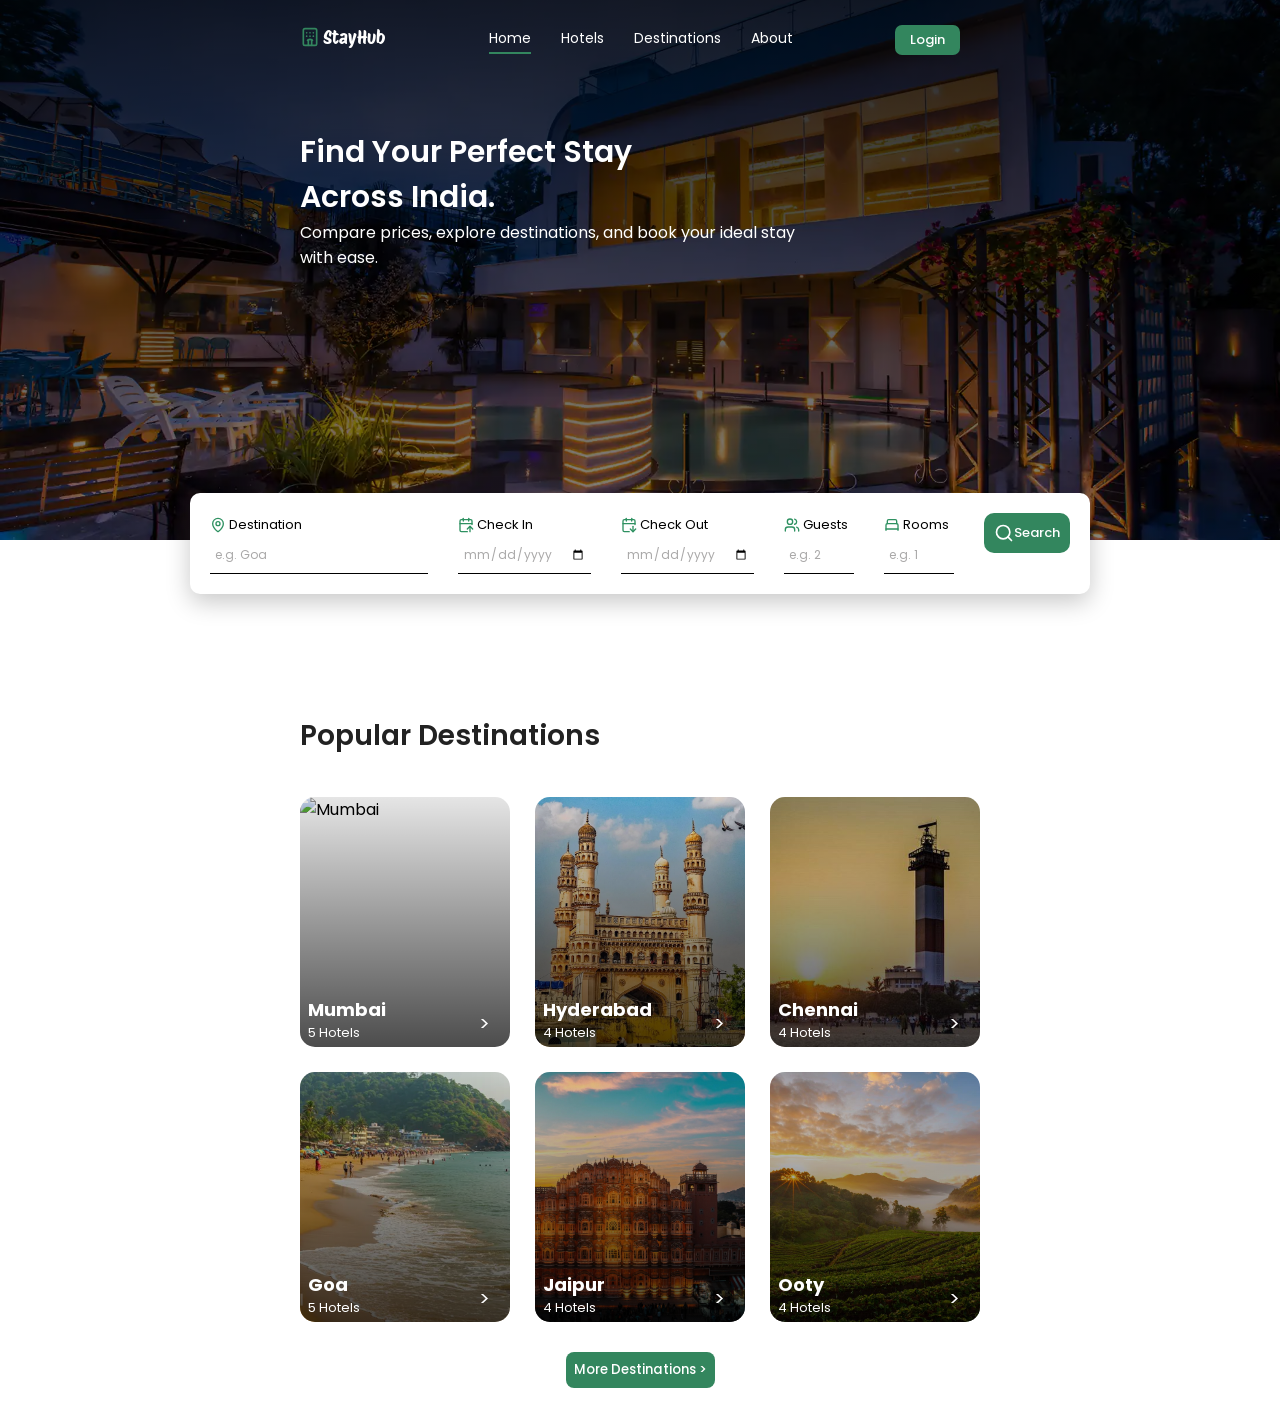
==== index.html @ 40648fc5 "Add files via upload" ====
<!DOCTYPE html>
<html lang="en">
<head>
    <meta charset="UTF-8">
    <meta name="viewport" content="width=device-width, initial-scale=1.0">
    <link rel="stylesheet" href="cssfiles/styles.css">
    <link rel="preconnect" href="https://fonts.googleapis.com">
    <link rel="preconnect" href="https://fonts.gstatic.com" crossorigin>
    <link href="https://fonts.googleapis.com/css2?family=Poppins:ital,wght@0,100;0,200;0,300;0,400;0,500;0,600;0,700;0,800;0,900;1,100;1,200;1,300;1,400;1,500;1,600;1,700;1,800;1,900&family=Protest+Riot&display=swap" rel="stylesheet">
    <title>Hotel Booking Website</title>
</head>
<body>
    <section id="home">
    <nav class="navbar">
        <div class="nav-container">
            <div class="nav-logo">
                <svg xmlns="http://www.w3.org/2000/svg" width="24" height="24" viewBox="0 0 24 24" fill="none" stroke="currentColor" stroke-width="2" stroke-linecap="round" stroke-linejoin="round" class="lucide lucide-hotel-icon lucide-hotel"><path d="M10 22v-6.57"/><path d="M12 11h.01"/><path d="M12 7h.01"/><path d="M14 15.43V22"/><path d="M15 16a5 5 0 0 0-6 0"/><path d="M16 11h.01"/><path d="M16 7h.01"/><path d="M8 11h.01"/><path d="M8 7h.01"/><rect x="4" y="2" width="16" height="20" rx="2"/></svg>
                StayHub
            </div>
        </div>
        <div class="nav-toggle">
            <div class="hamburger">
                <svg id="hambar" xmlns="http://www.w3.org/2000/svg" width="24" height="24" viewBox="0 0 24 24" fill="none" stroke="currentColor" stroke-width="2" stroke-linecap="round" stroke-linejoin="round" class="lucide lucide-menu-icon lucide-menu"><path d="M4 5h16"/><path d="M4 12h16"/><path d="M4 19h16"/></svg>
            </div>
        </div>
        <ul class="nav-menu">
            <div class="menu-close">
                <svg id="close" xmlns="http://www.w3.org/2000/svg" width="24" height="24" viewBox="0 0 24 24" fill="none" stroke="currentColor" stroke-width="2" stroke-linecap="round" stroke-linejoin="round" class="lucide lucide-x-icon lucide-x"><path d="M18 6 6 18"/><path d="m6 6 12 12"/></svg>
            </div>
            <li class="menu-item"><a href="#home" class="active">Home</a></li>
            <li class="menu-item"><a href="hotels.html">Hotels</a></li>
            <li class="menu-item"><a href="#destinations">Destinations</a></li>
            <li class="menu-item" id="bookings-link" style="display: none;">
        <a href="#">My Bookings</a>
    </li>
            <li class="menu-item"><a href="#about">About</a></li>
            <li id="loginbtn" class="menu-item"><a href="#">Login</a></li>
        </ul>

        <a href="#" class="loginout">Login</a>
    </nav>
    <div class="home-content">
        <div class="home-text">
            <p class="mainline"> Find Your Perfect Stay <br>Across India.</p>
            <p class="subline">Compare prices, explore destinations, and book your ideal stay with ease.</p>
        </div>
    </div>

    <div class="search-container">
        <form class="searchcontent">
                        <div class="searchfield dest-field">
                            <label><svg xmlns="http://www.w3.org/2000/svg" width="24" height="24" viewBox="0 0 24 24" fill="none" stroke="currentColor" stroke-width="2" stroke-linecap="round" stroke-linejoin="round" class="lucide lucide-map-pin-icon lucide-map-pin"><path d="M20 10c0 4.993-5.539 10.193-7.399 11.799a1 1 0 0 1-1.202 0C9.539 20.193 4 14.993 4 10a8 8 0 0 1 16 0"/><circle cx="12" cy="10" r="3"/></svg>
                            Destination</label>
                            <input id="destsearch" type="text" placeholder="e.g. Goa" autocomplete="off" required>
                            <div id="suggestions"></div>
                        </div>
                        <div class="searchfield checkinfield">
                            <label><svg xmlns="http://www.w3.org/2000/svg" width="24" height="24" viewBox="0 0 24 24" fill="none" stroke="currentColor" stroke-width="2" stroke-linecap="round" stroke-linejoin="round" class="lucide lucide-calendar-arrow-up-icon lucide-calendar-arrow-up"><path d="m14 18 4-4 4 4"/><path d="M16 2v4"/><path d="M18 22v-8"/><path d="M21 11.343V6a2 2 0 0 0-2-2H5a2 2 0 0 0-2 2v14a2 2 0 0 0 2 2h9"/><path d="M3 10h18"/><path d="M8 2v4"/></svg>
                            Check In</label>
                            <input id="checkin" type="date" required oninvalid="this.setCustomValidity('Please select a check-in date')"
    oninput="this.setCustomValidity('')">
                        </div>
                        <div class="searchfield checkoutfield">
                            <label><svg xmlns="http://www.w3.org/2000/svg" width="24" height="24" viewBox="0 0 24 24" fill="none" stroke="currentColor" stroke-width="2" stroke-linecap="round" stroke-linejoin="round" class="lucide lucide-calendar-arrow-down-icon lucide-calendar-arrow-down"><path d="m14 18 4 4 4-4"/><path d="M16 2v4"/><path d="M18 14v8"/><path d="M21 11.354V6a2 2 0 0 0-2-2H5a2 2 0 0 0-2 2v14a2 2 0 0 0 2 2h7.343"/><path d="M3 10h18"/><path d="M8 2v4"/></svg>
                            Check Out</label>
                            <input id="checkout" type="date" required oninvalid="this.setCustomValidity('Please select a check-in date')"
    oninput="this.setCustomValidity('')">
                        </div>
                        <div class="searchfield">
                            <label><svg xmlns="http://www.w3.org/2000/svg" width="24" height="24" viewBox="0 0 24 24" fill="none" stroke="currentColor" stroke-width="2" stroke-linecap="round" stroke-linejoin="round" class="lucide lucide-users-icon lucide-users"><path d="M16 21v-2a4 4 0 0 0-4-4H6a4 4 0 0 0-4 4v2"/><path d="M16 3.128a4 4 0 0 1 0 7.744"/><path d="M22 21v-2a4 4 0 0 0-3-3.87"/><circle cx="9" cy="7" r="4"/></svg>
                            Guests</label>
                            <input type="number" id="guests" min="1" placeholder="e.g. 2" required oninvalid="this.setCustomValidity('Please select a check-in date')"
    oninput="this.setCustomValidity('')">
                        </div>
                        <div class="searchfield">
                            <label><svg xmlns="http://www.w3.org/2000/svg" width="24" height="24" viewBox="0 0 24 24" fill="none" stroke="currentColor" stroke-width="2" stroke-linecap="round" stroke-linejoin="round" class="lucide lucide-bed-single-icon lucide-bed-single"><path d="M3 20v-8a2 2 0 0 1 2-2h14a2 2 0 0 1 2 2v8"/><path d="M5 10V6a2 2 0 0 1 2-2h10a2 2 0 0 1 2 2v4"/><path d="M3 18h18"/></svg>
                            Rooms</label>
                            <input type="number" id="rooms" min="1" placeholder="e.g. 1" required oninvalid="this.setCustomValidity('Please select a check-in date')"
    oninput="this.setCustomValidity('')">
                        </div>
                        <button src="#" type="submit" id="searchroomsbtn">
                            <svg xmlns="http://www.w3.org/2000/svg" width="24" height="24" viewBox="0 0 24 24" fill="none" stroke="currentColor" stroke-width="2" stroke-linecap="round" stroke-linejoin="round" class="lucide lucide-search-icon lucide-search"><path d="m21 21-4.34-4.34"/><circle cx="11" cy="11" r="8"/></svg>
                            Search
                        </button>
                    </form>
    </section>

    <section id="destinations">
        <div class="desthead">
            <P>Popular Destinations</P>
        </div>
        <div class="dest-container">
            <div class="destcard">
                <img class="destimg" src="assets/mumbaidest.jpg" alt="Mumbai">
                <div class="dest-overlay">
                    <h3>Mumbai</h3>
                    <p>5 Hotels</p>
                </div>
                <span class="viewhotelsidf">></span>
            </div>
            <div class="destcard">
                <img class="destimg" src="assets/hyderabaddest.webp" alt="Hyderabad">
                <div class="dest-overlay">
                    <h3>Hyderabad</h3>
                    <p>4 Hotels</p>
                </div>
                <span class="viewhotelsidf">></span>
            </div>
            <div class="destcard">
                <img class="destimg" src="assets/chennaidest3.jfif" alt="Chennai">
                <div class="dest-overlay">
                    <h3>Chennai</h3>
                    <p>4 Hotels</p>
                </div>
                <span class="viewhotelsidf">></span>
            </div>
            <div class="destcard">
                <img class="destimg" src="assets/goadest.webp" alt="Goa">
                <div class="dest-overlay">
                    <h3>Goa</h3>
                    <p>5 Hotels</p>
                </div>
                <span class="viewhotelsidf">></span>
            </div>
            <div class="destcard">
                <img class="destimg" src="assets/jaipurdest.jfif" alt="Jaipur">
                <div class="dest-overlay">
                    <h3>Jaipur</h3>
                    <p>4 Hotels</p>
                </div>
                <span class="viewhotelsidf">></span>
            </div>
            <div class="destcard">
                <img class="destimg" src="assets/ootydest2.jfif" alt="Ooty">
                <div class="dest-overlay">
                    <h3>Ooty</h3>
                    <p>4 Hotels</p>
                </div>
                <span class="viewhotelsidf">></span>
            </div>
            <div class="destcard">
                <img class="destimg" src="assets/udaipurdest.webp" alt="Udaipur">
                <div class="dest-overlay">
                    <h3>Udaipur</h3>
                    <p>4 Hotels</p>
                </div>
                <span class="viewhotelsidf">></span>
            </div>
            <div class="destcard">
                <img class="destimg" src="assets/pondicherrydest.webp" alt="Pondicherry">
                <div class="dest-overlay">
                    <h3>Pondicherry</h3>
                    <p>4 Hotels</p>
                </div>
                <span class="viewhotelsidf">></span>
            </div>
            <div class="destcard">
                <img class="destimg" src="assets/manalidest.avif" alt="Manali">
                <div class="dest-overlay">
                    <h3>Manali</h3>
                    <p>4 Hotels</p>
                </div>
                <span class="viewhotelsidf">></span>
            </div>
            <div class="destcard">
                <img class="destimg" src="assets/darjeelingdest.webp" alt="Darjeeling">
                <div class="dest-overlay">
                    <h3>Darjeeling</h3>
                    <p>4 Hotels</p>
                </div>
                <span class="viewhotelsidf">></span>
            </div>
            <div class="destcard">
                <img class="destimg" src="assets/coorgdest.jpg" alt="Coorg">
                <div class="dest-overlay">
                    <h3>Coorg</h3>
                    <p>4 Hotels</p>
                </div>
                <span class="viewhotelsidf">></span>
            </div>
        </div>  
        <div class="viewmoredestbtn">
            <button id="moredest">More Destinations ></button>
        </div>
        
    </section>

    <section id="hotels">
        
    </section>


    <script src="jsfiles/script.js"></script>
</body>
</html>
---- cssfiles/styles.css ----
*{
    margin: 0;
    padding: 0;
    font-family: 'poppins', sans-serif;
    box-sizing: border-box;
}
html, body{
    margin:0;
    padding: 0;
    overflow-x: hidden;
}

#home{
    background-image: linear-gradient(
        rgb(0,0,0,0.85),
        rgba(0,0,0,0.45)
    ),
    url(../assets/homehotel.webp);
    width: 100%;
    height:60vh;
    background-repeat: no-repeat;
    background-size: cover;
    background-position: center;
    padding: 25px 70px;
    position: relative;
}

.navbar{
    display: flex;
    justify-content: space-between;
    width: 100%;
    align-items: flex-start;
    padding-bottom: 25px;
}


@media(min-width: 1200px){
    
    #home, #destinations{
        padding: 25px 300px !important;
    }
    .search-container{
        gap: 20px;
        width:950px;
    }
}
.nav-menu{
    display: flex;
    justify-content: space-between;
    margin-left: auto;
    margin-right: auto;
    gap: 30px;
    list-style-type: none;
    position: relative;
}

.nav-menu a.active{
    border-bottom: 2px solid #33865E;
    padding-bottom: 4px;
}

.nav-menu a{
    text-decoration: none;
    color: white;
    font-size: 14px;
}
#loginbtn{
    display: none;
}

.loginout{
    color: white;
    text-decoration: none;
    font-size: 13px;
    margin-right: 20px;
    padding: 5px 15px;
    background: #33865E;
    border-radius: 7px;
    font-weight: 500;
}
.menu-close{
    display: none;
}
.nav-logo{
    color: white;
    font-family: 'protest riot', 'poppins', sans-serif;
    display: flex;
    font-size: 18px;
    align-items: center;
    gap: 3px;
}

.nav-logo svg{
    width: 20px;
    display: block;
    color: #33865E;
}

.nav-container{
    display: flex;
}

.nav-toggle{
    display: none;
}

.home-content{
    display: flex;
    align-items: center;
    margin-top: 50px;
    max-width: 500px;
}

.mainline{
    color: white;
    font-weight: 600;
        font-size: 30px;
}
.subline{
    font-size: 16px;
    color: white;
}

.search-container{
    position: absolute;
    display: flex;
    bottom: -10%;
    left: 50%;
    transform: translateX(-50%);
    background: white;
    box-shadow: 0px 8px 25px rgba(0, 0, 0, 0.22);
    border-radius: 10px;
    width: 100%;
    max-width: 900px;
    margin: 0 auto;
}

.searchfield{
    font-size: 13px;
}

.searchfield input{
    border: none;
    border-bottom: 1px solid black;
    padding: 8px 5px;
    outline: none;
}

.searchfield input::placeholder, input[type="date"]{
    font-size: 12px;
    color: #aaa9a9;
    
}

input[type="date"]:valid{
    color: black;
}

.searchfield label{
    display: flex;
    align-items: center;
    gap: 3px;
}

.searchfield svg{
    width: 16px;
    color: #2e9161;
}

#searchroomsbtn{
    display: flex;
    justify-content: center;
    align-items: center;
    border-radius: 10px;
    height: 40px;
    padding: 0 10px;
    font-size: 13px;
    border: none;
    background-color: #33865E;
    color: white;
    font-weight: 500;
    transition: all 0.3s ease;
}

#searchroomsbtn:hover{
    transform: translateY(-2px);
}

#searchroomsbtn:active{
    transform: translateY(3px);
}

#searchroomsbtn svg{
    width:20px;
}

.searchcontent{
    display: flex;
    padding: 20px 20px;
    gap: 30px;
}

#destsearch, #checkin, #checkout{
    width: 100%;
}

#guests, #rooms{
    width: 70px;
}

#destinations{
    margin-top: 150px;
    padding: 25px 70px;
}

.dest-field{
    position: relative;
}
#suggestions{
    position: absolute;
    top: 100%;
    left:0;
    width: 100%;
    background: white;
    border-radius: 10px;
    box-shadow: 0 4px 10px rgba(0,0,0,0.1);
    z-index: 10;
}

.suggestion-item{
    padding: 10px;
    cursor: pointer;
    font-size: 13px;
}

.suggestion-item:hover{
    background: #f2f2f2;
}

.desthead{
    font-size: 28px;
    font-weight: 600;
    color: #222;
}

.dest-container{
    margin-top: 40px;
    display: grid;
    grid-template-columns: repeat(3, 1fr);
    gap: 25px;
}

.destcard{
    position: relative;
    overflow: hidden;
    border-radius: 15px;
    cursor: pointer;
    transition: all 0.3s ease;
}

.dest-overlay{
    position: absolute;
    bottom: 4px;
    left: 8px;
    z-index: 2;
    color: white;
}

.dest-overlay h3{
    font-size: 18px;
}
.dest-overlay p{
    font-size: 13px;
}

.viewhotelsidf{
    position: absolute;
    left: 85%;
    color: white;
    bottom: 8px;
    z-index: 2;
    font-size: 20px;
}

.destcard:hover{
    transform: translateY(-2px);
}

.destcard::after{
    position: absolute;
    content: "";
    inset: 0;
    background: linear-gradient(
        to top,
        rgba(0,0,0,0.7),
        rgba(0,0,0,0.1)
    );
    transition: background 0.5s ease;
}

.viewhotelsidf{
    display: inline-block;
    transition: transform 0.3s ease;
}

.destcard:hover .viewhotelsidf{
    transform: translateX(5px);
}


.destimg{
    width: 100%;
    height: 250px;
    object-fit: cover;
    display: block;
}

.destcard:hover .destimg{
    transform: scale(1.06);
    transition: transform 0.6s ease;
}

.destcard:hover::after{
    background: linear-gradient(
        to bottom,
        rgba(89, 87, 87, 0.5),
        rgb(0,0,0,0.85)
    );
}

.viewmoredestbtn{
    display: flex;
    justify-content: center;
    margin-top: 30px;
}

#moredest{
    padding: 8px;
    border-radius: 8px;
    border: none;
    background: #33865E;
    color: white;
    font-weight: 500;
    cursor: pointer;
    transition: all 0.3s ease;
}

#moredest:hover{
    transform: translateY(-3px);
    background: #2b7350;
}
#moredest:active{
    transform: translateY(2px);
}

@media (max-width: 550px){
    .dest-container{
        grid-template-columns: 1fr !important;
        align-items: center;
    }

}


@media (max-width: 768px){


.dest-container{
    grid-template-columns: repeat(2, 1fr);
}

#destinations{
    margin-top: 260px;
    padding: 25px 70px
}

.navbar{
    display: flex;
    width: 100%;
    justify-content: space-between;
    padding: 0;
    align-items: center;
}

.searchcontent{
    display: grid;
    grid-template-columns: 1fr 1fr;
    gap: 15px;
    margin :0 auto;
    max-width: 300px;
}
.search-container{
    max-width: 400px;
    bottom: -50%;
}


#searchroomsbtn{
    grid-column: 1 / -1;
    width: 100%;
}
.dest-field{
    grid-column: 1 / -1;
}
#guests, #rooms{
    width: 100%;
}

#loginbtn{
    display: block;
}

.loginout{
    display: none;
}

.nav-toggle{
    display: block;
    color: white;
    cursor: pointer;
}
.hamburger{
    display: flex ;
    margin-left: auto;
}
.nav-menu{
    position:fixed;
    width: 100%;
    height: 300px;
    opacity: 0;
    background: white;
    pointer-events:none;
    transform:translateY(-30px);
    left: 0;
    top: 0;
    display: flex;
    flex-direction: column;
    justify-content: center;
    align-items: center;
}

.menu-item a{
    color: #222;
    font-size: 15px;
    font-weight: 500;
}

#loginbtn a{
    color: #33865E;
}

.nav-menu.active{
    opacity: 0.95;
    pointer-events: auto;
    transform: translateY(0);
}

.menu-close{
    display: block;
    cursor: pointer;
    color: black;
    position: absolute;
    top: 25px;
    right: 70px;
}



}
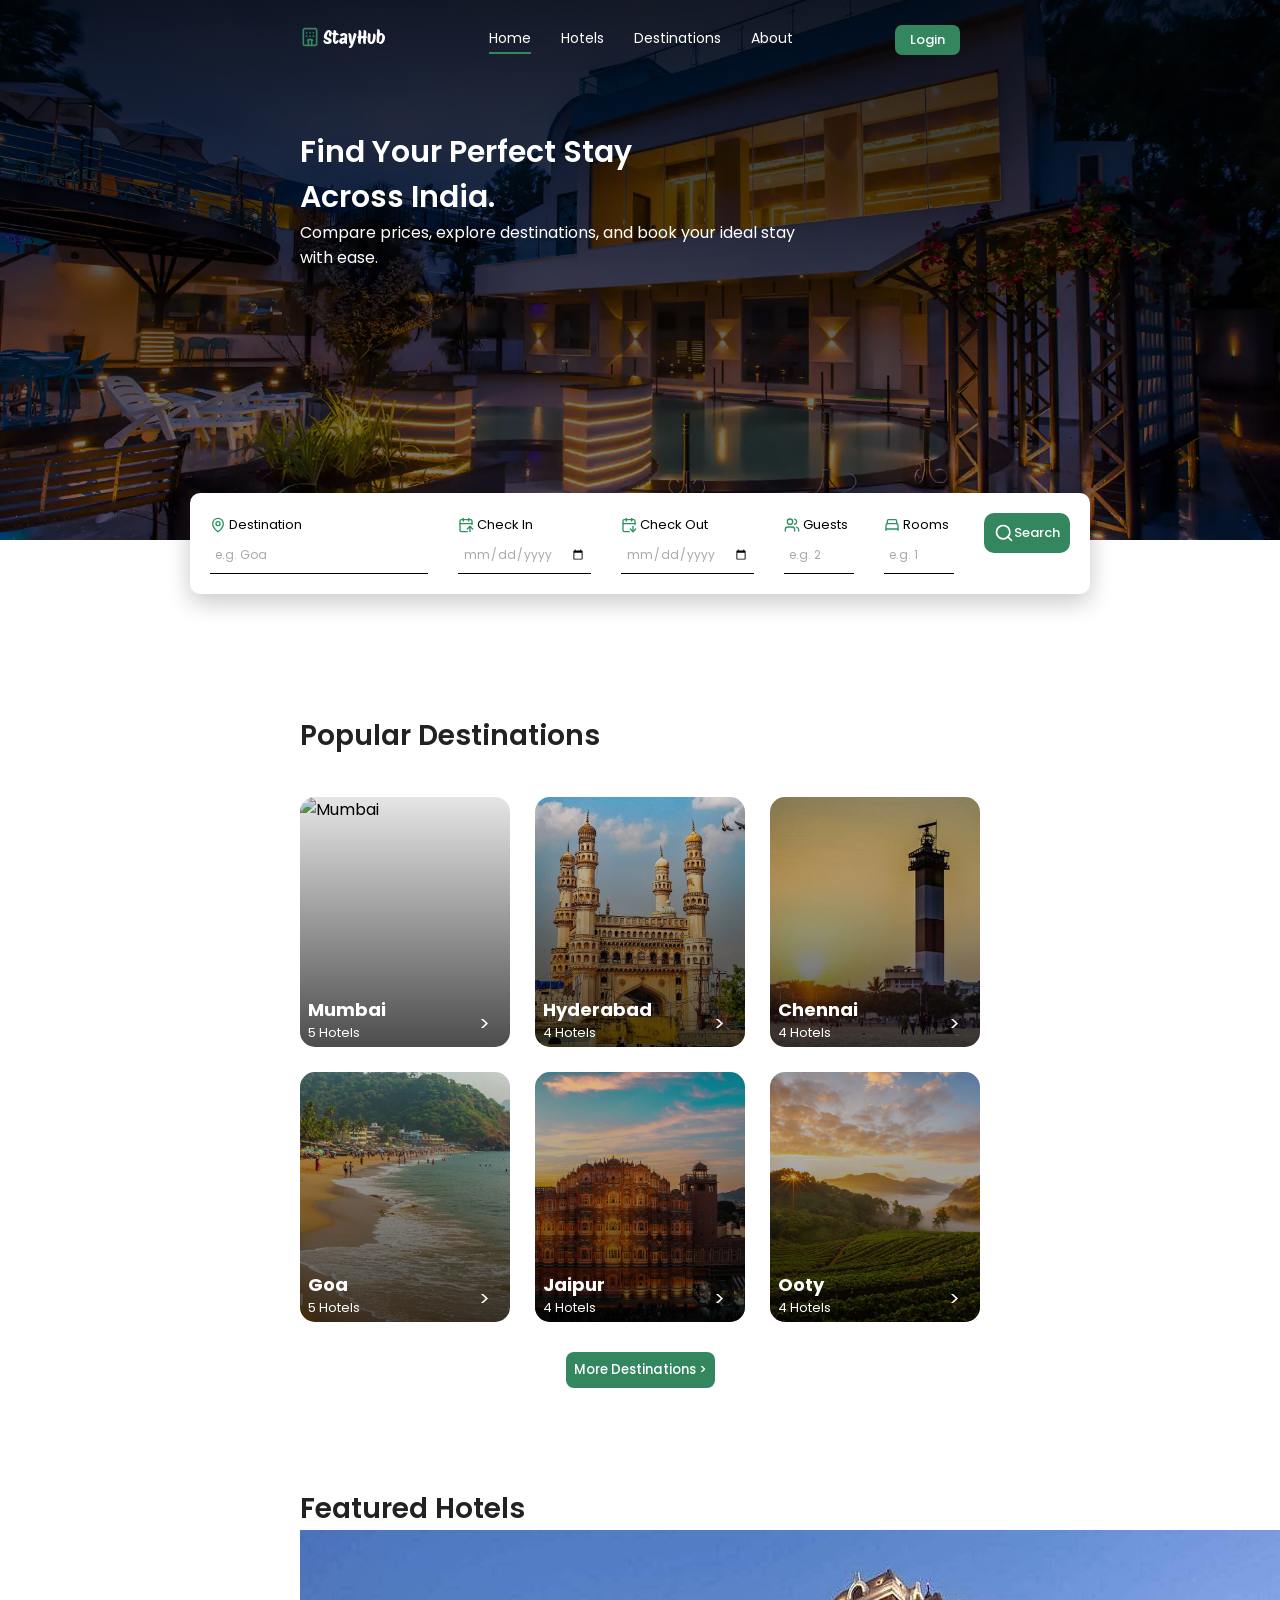
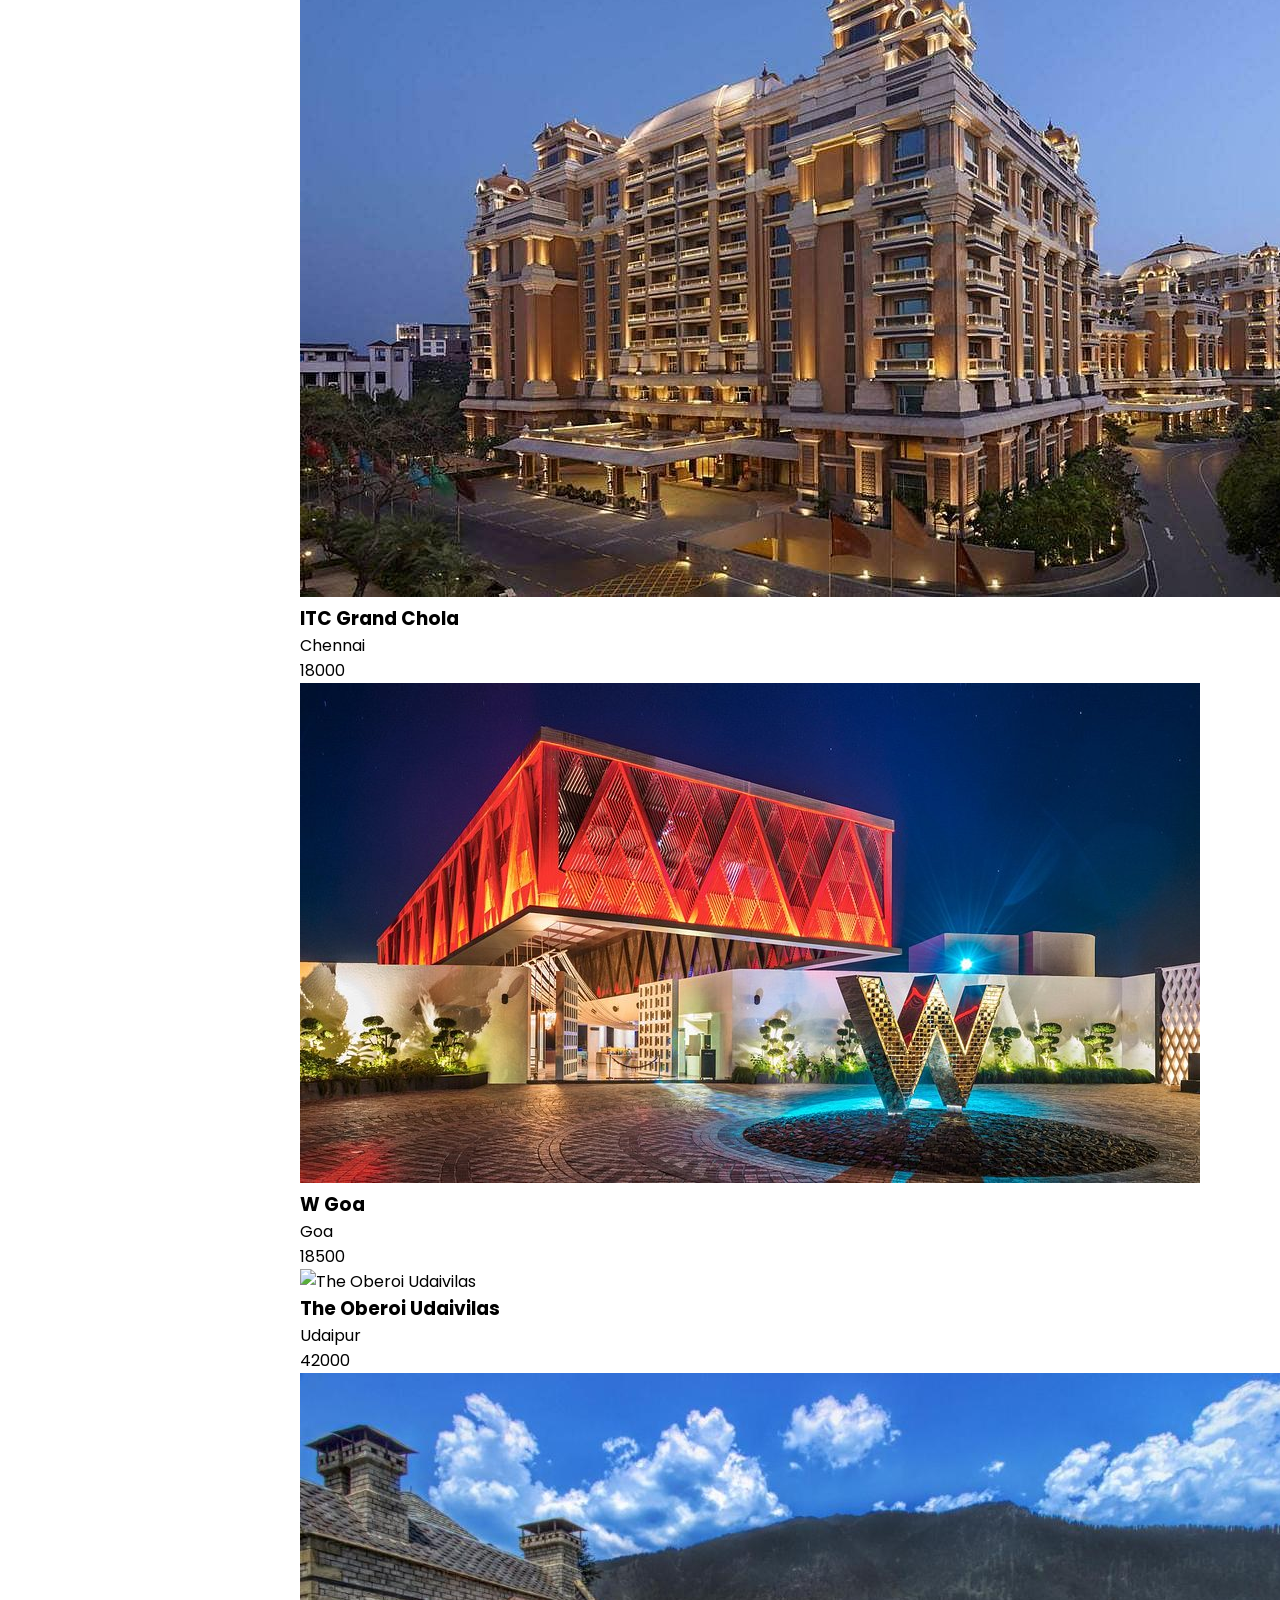
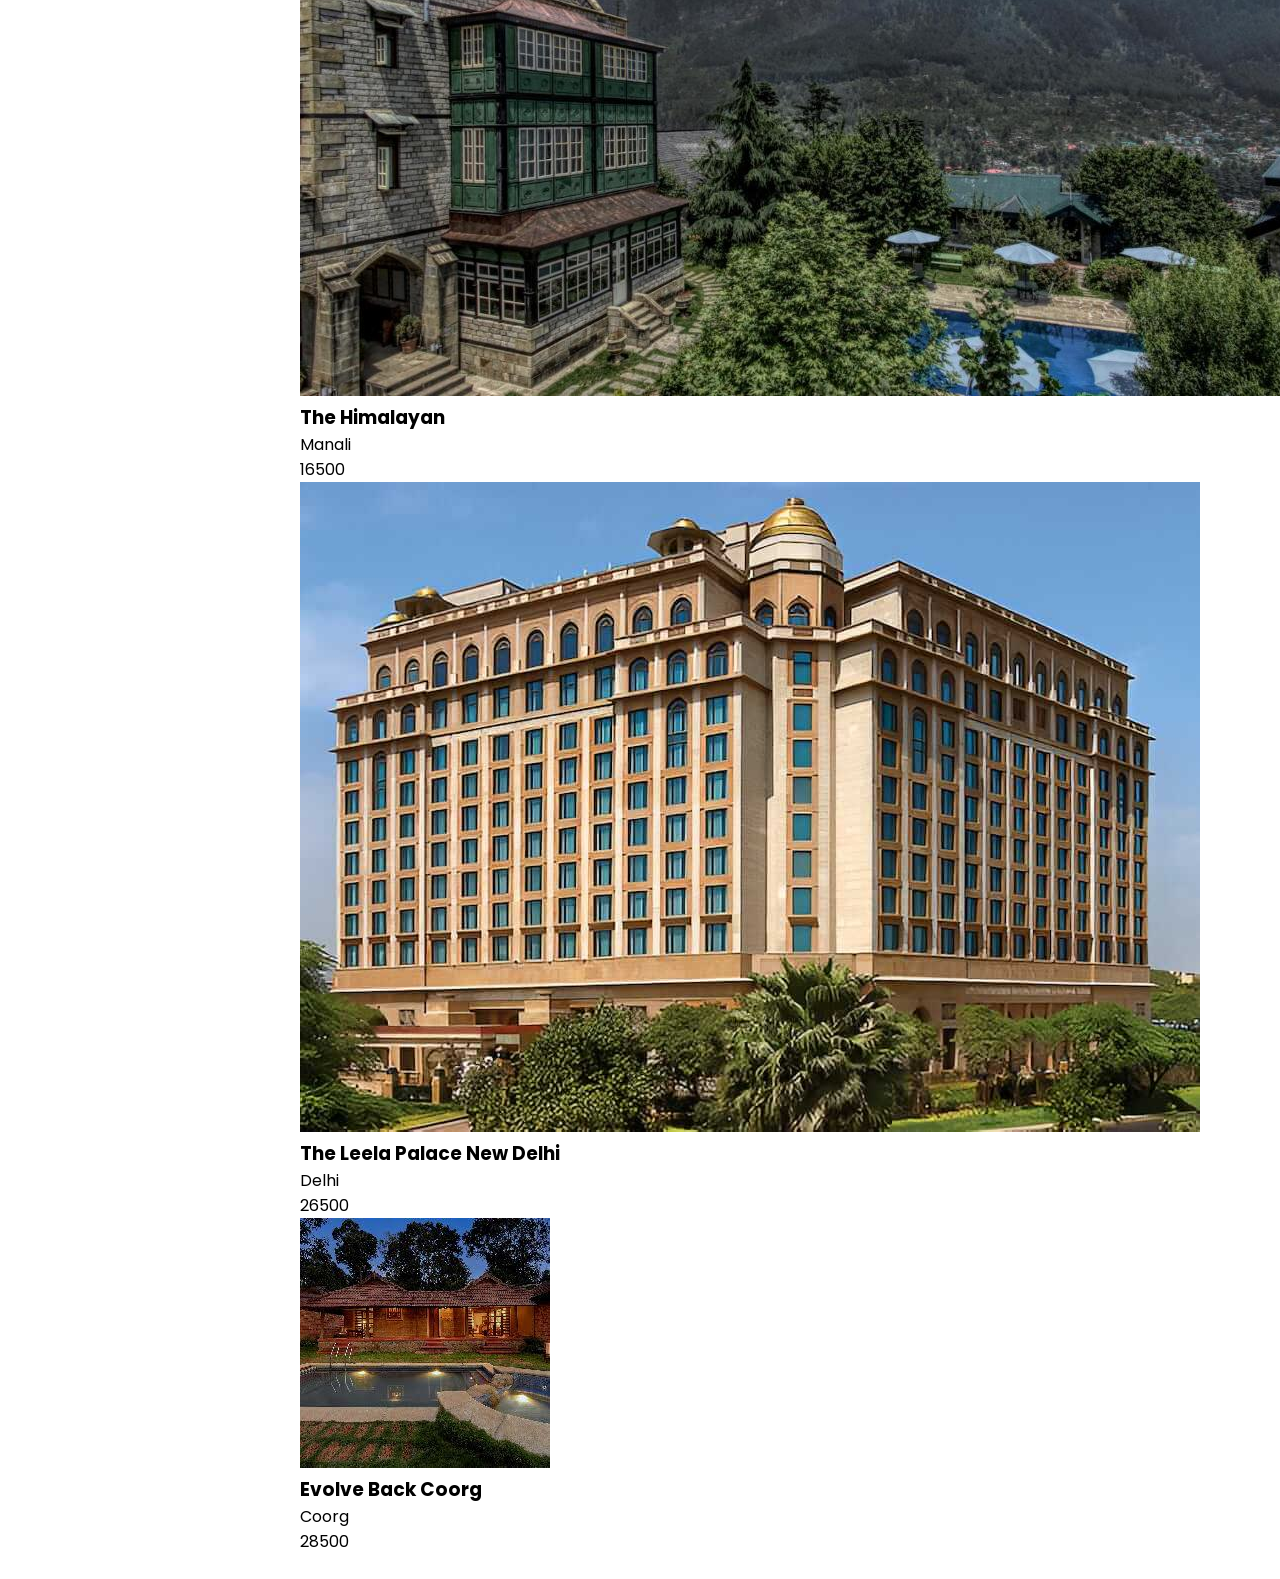
==== commit c6f11d04: "home page hotels update" ====
--- a/index.html
+++ b/index.html
@@ -63,19 +63,19 @@
                         <div class="searchfield checkoutfield">
                             <label><svg xmlns="http://www.w3.org/2000/svg" width="24" height="24" viewBox="0 0 24 24" fill="none" stroke="currentColor" stroke-width="2" stroke-linecap="round" stroke-linejoin="round" class="lucide lucide-calendar-arrow-down-icon lucide-calendar-arrow-down"><path d="m14 18 4 4 4-4"/><path d="M16 2v4"/><path d="M18 14v8"/><path d="M21 11.354V6a2 2 0 0 0-2-2H5a2 2 0 0 0-2 2v14a2 2 0 0 0 2 2h7.343"/><path d="M3 10h18"/><path d="M8 2v4"/></svg>
                             Check Out</label>
-                            <input id="checkout" type="date" required oninvalid="this.setCustomValidity('Please select a check-in date')"
+                            <input id="checkout" type="date" required oninvalid="this.setCustomValidity('Please select a check-out date')"
     oninput="this.setCustomValidity('')">
                         </div>
                         <div class="searchfield">
                             <label><svg xmlns="http://www.w3.org/2000/svg" width="24" height="24" viewBox="0 0 24 24" fill="none" stroke="currentColor" stroke-width="2" stroke-linecap="round" stroke-linejoin="round" class="lucide lucide-users-icon lucide-users"><path d="M16 21v-2a4 4 0 0 0-4-4H6a4 4 0 0 0-4 4v2"/><path d="M16 3.128a4 4 0 0 1 0 7.744"/><path d="M22 21v-2a4 4 0 0 0-3-3.87"/><circle cx="9" cy="7" r="4"/></svg>
                             Guests</label>
-                            <input type="number" id="guests" min="1" placeholder="e.g. 2" required oninvalid="this.setCustomValidity('Please select a check-in date')"
+                            <input type="number" id="guests" min="1" placeholder="e.g. 2" required oninvalid="this.setCustomValidity('Please mention the no. of guests')"
     oninput="this.setCustomValidity('')">
                         </div>
                         <div class="searchfield">
                             <label><svg xmlns="http://www.w3.org/2000/svg" width="24" height="24" viewBox="0 0 24 24" fill="none" stroke="currentColor" stroke-width="2" stroke-linecap="round" stroke-linejoin="round" class="lucide lucide-bed-single-icon lucide-bed-single"><path d="M3 20v-8a2 2 0 0 1 2-2h14a2 2 0 0 1 2 2v8"/><path d="M5 10V6a2 2 0 0 1 2-2h10a2 2 0 0 1 2 2v4"/><path d="M3 18h18"/></svg>
                             Rooms</label>
-                            <input type="number" id="rooms" min="1" placeholder="e.g. 1" required oninvalid="this.setCustomValidity('Please select a check-in date')"
+                            <input type="number" id="rooms" min="1" placeholder="e.g. 1" required oninvalid="this.setCustomValidity('Please mention the no. of rooms')"
     oninput="this.setCustomValidity('')">
                         </div>
                         <button src="#" type="submit" id="searchroomsbtn">
@@ -147,6 +147,14 @@
                 <span class="viewhotelsidf">></span>
             </div>
             <div class="destcard">
+                <img class="destimg" src="assets/delhidest.jpg" alt="Delhi">
+                <div class="dest-overlay">
+                    <h3>Delhi</h3>
+                    <p>4 Hotels</p>
+                </div>
+                <span class="viewhotelsidf">></span>
+            </div>
+            <div class="destcard">
                 <img class="destimg" src="assets/pondicherrydest.webp" alt="Pondicherry">
                 <div class="dest-overlay">
                     <h3>Pondicherry</h3>
@@ -186,10 +194,14 @@
     </section>
 
     <section id="hotels">
-        
+        <div class="hotelhead">
+            <P>Featured Hotels</P>
+        </div>
+        <div id="hotel-container">
+        </div>
     </section>
 
 
-    <script src="jsfiles/script.js"></script>
+    <script type="module"src="jsfiles/script.js"></script>
 </body>
 </html>
--- a/cssfiles/styles.css
+++ b/cssfiles/styles.css
@@ -36,7 +36,7 @@
 
 @media(min-width: 1200px){
     
-    #home, #destinations{
+    #home, #destinations, #hotels{
         padding: 25px 300px !important;
     }
     .search-container{
@@ -184,6 +184,7 @@
 
 #searchroomsbtn:hover{
     transform: translateY(-2px);
+    cursor: pointer;
 }
 
 #searchroomsbtn:active{
@@ -210,6 +211,10 @@
 
 #destinations{
     margin-top: 150px;
+    padding: 25px 70px;
+}
+#hotels{
+    margin-top: 50px;
     padding: 25px 70px;
 }
 
@@ -237,7 +242,7 @@
     background: #f2f2f2;
 }
 
-.desthead{
+.desthead, .hotelhead{
     font-size: 28px;
     font-weight: 600;
     color: #222;
@@ -353,6 +358,7 @@
     transform: translateY(2px);
 }
 
+
 @media (max-width: 550px){
     .dest-container{
         grid-template-columns: 1fr !important;
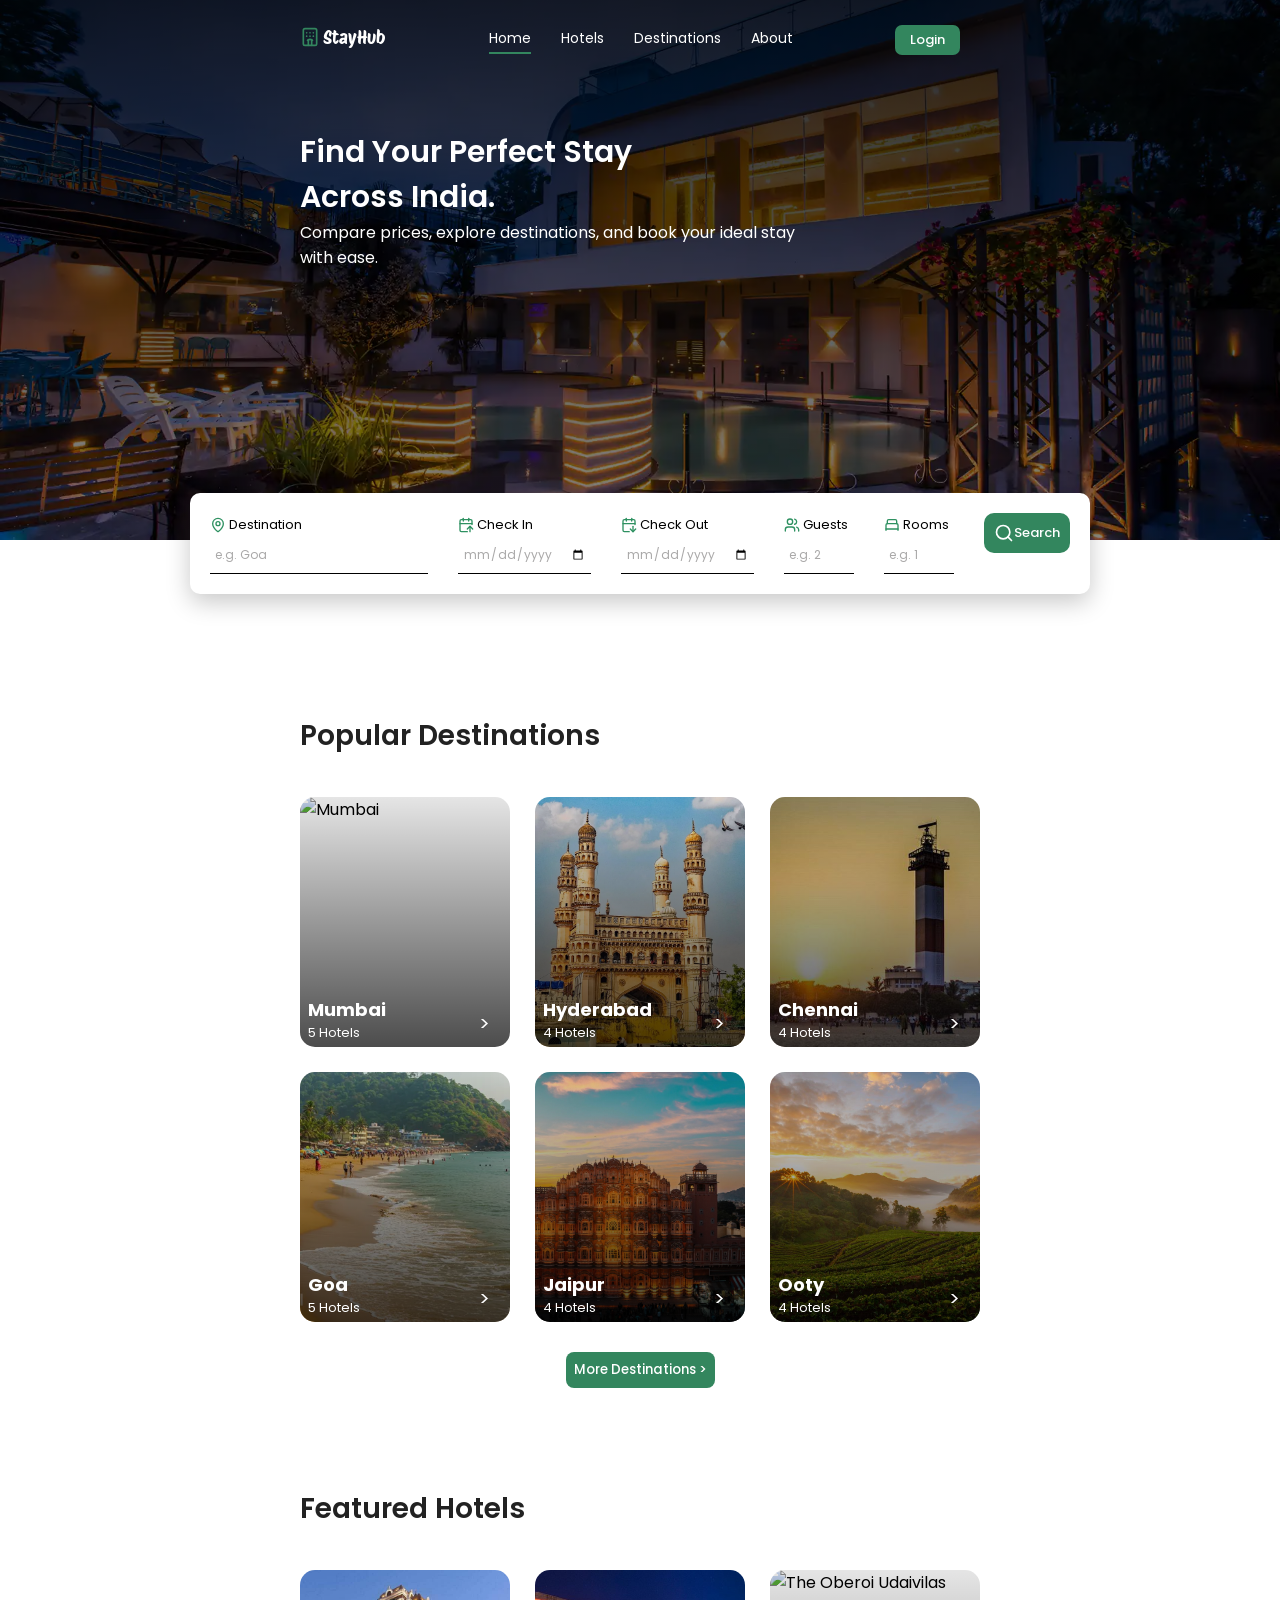
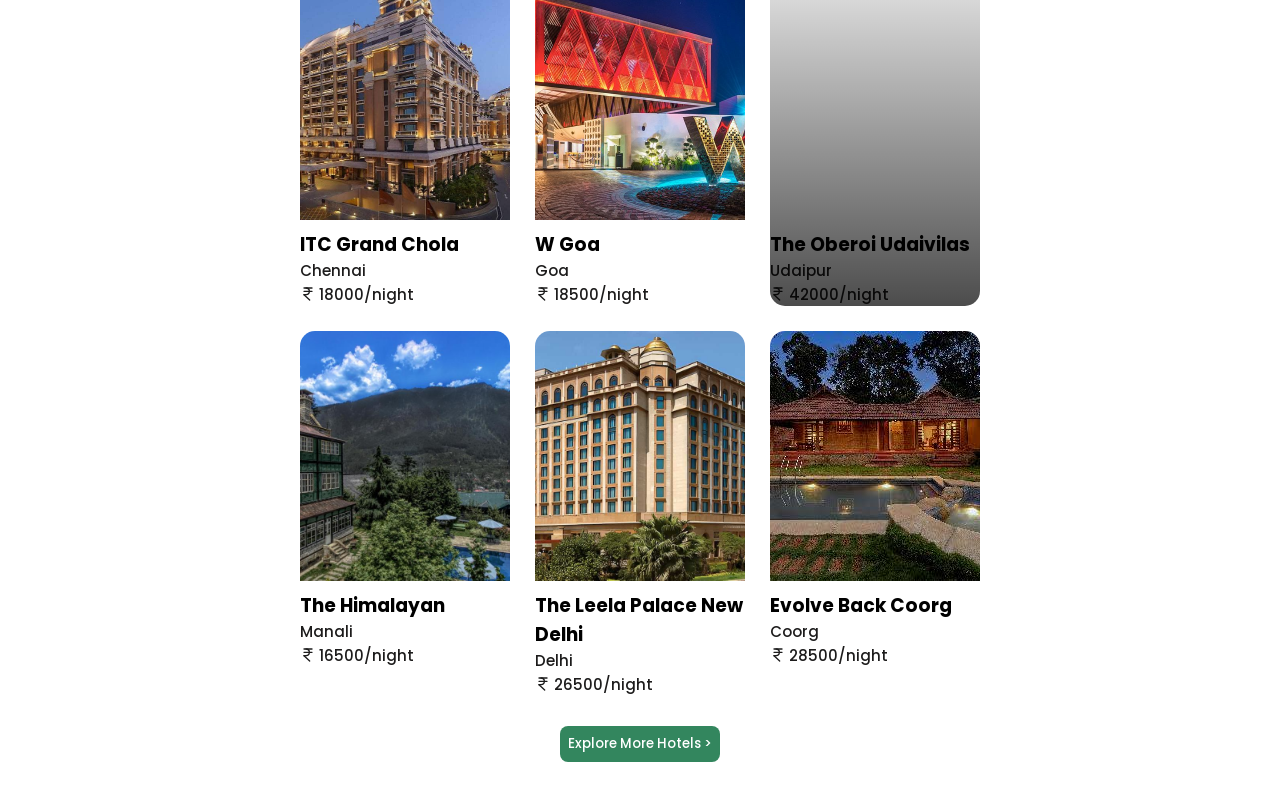
==== commit 2aee3835: "hotels card styling and connection hotels page with the explore more hotels button" ====
--- a/index.html
+++ b/index.html
@@ -199,6 +199,9 @@
         </div>
         <div id="hotel-container">
         </div>
+        <div class="viewmorehotelsbtn">
+            <button id="morehotels" onclick="window.location.href='hotels.html'">Explore More Hotels ></button>
+        </div>
     </section>
 
 
--- a/cssfiles/styles.css
+++ b/cssfiles/styles.css
@@ -248,14 +248,15 @@
     color: #222;
 }
 
-.dest-container{
+
+.dest-container, #hotel-container{
     margin-top: 40px;
     display: grid;
     grid-template-columns: repeat(3, 1fr);
     gap: 25px;
 }
 
-.destcard{
+.destcard, .hotel-card{
     position: relative;
     overflow: hidden;
     border-radius: 15px;
@@ -287,11 +288,11 @@
     font-size: 20px;
 }
 
-.destcard:hover{
+.destcard:hover, .hotel-img:hover{
     transform: translateY(-2px);
 }
 
-.destcard::after{
+.destcard::after, .hotel-img::after{
     position: absolute;
     content: "";
     inset: 0;
@@ -312,17 +313,34 @@
     transform: translateX(5px);
 }
 
-
-.destimg{
+.destimg, .hotel-img{
     width: 100%;
     height: 250px;
     object-fit: cover;
     display: block;
 }
 
-.destcard:hover .destimg{
+.destcard:hover .destimg, .hotel-card:hover .hotel-img{
     transform: scale(1.06);
     transition: transform 0.6s ease;
+}
+
+.hotel-name{
+    margin-top: 10px;
+}
+.hotel-city, .hotel-price{
+    font-size: 15px;
+    font-weight: 500;
+    color: #1d1c1c;
+}
+.hotel-price{
+    display: flex;
+    align-items: center;
+}
+.hotel-price svg{
+    display: inline-block;
+    width: 16px;
+    margin-right: 3px;
 }
 
 .destcard:hover::after{
@@ -333,13 +351,13 @@
     );
 }
 
-.viewmoredestbtn{
+.viewmoredestbtn, .viewmorehotelsbtn{
     display: flex;
     justify-content: center;
     margin-top: 30px;
 }
 
-#moredest{
+#moredest, #morehotels{
     padding: 8px;
     border-radius: 8px;
     border: none;
@@ -350,14 +368,13 @@
     transition: all 0.3s ease;
 }
 
-#moredest:hover{
+#moredest:hover, #morehotels:hover{
     transform: translateY(-3px);
     background: #2b7350;
 }
-#moredest:active{
+#moredest:active, #morehotels:active{
     transform: translateY(2px);
 }
-
 
 @media (max-width: 550px){
     .dest-container{
@@ -371,13 +388,17 @@
 @media (max-width: 768px){
 
 
-.dest-container{
+.dest-container, #hotel-container{
     grid-template-columns: repeat(2, 1fr);
 }
 
 #destinations{
     margin-top: 260px;
     padding: 25px 70px
+}
+#hotels{
+    margin-top: 50px;
+    padding: 25px 70px;
 }
 
 .navbar{
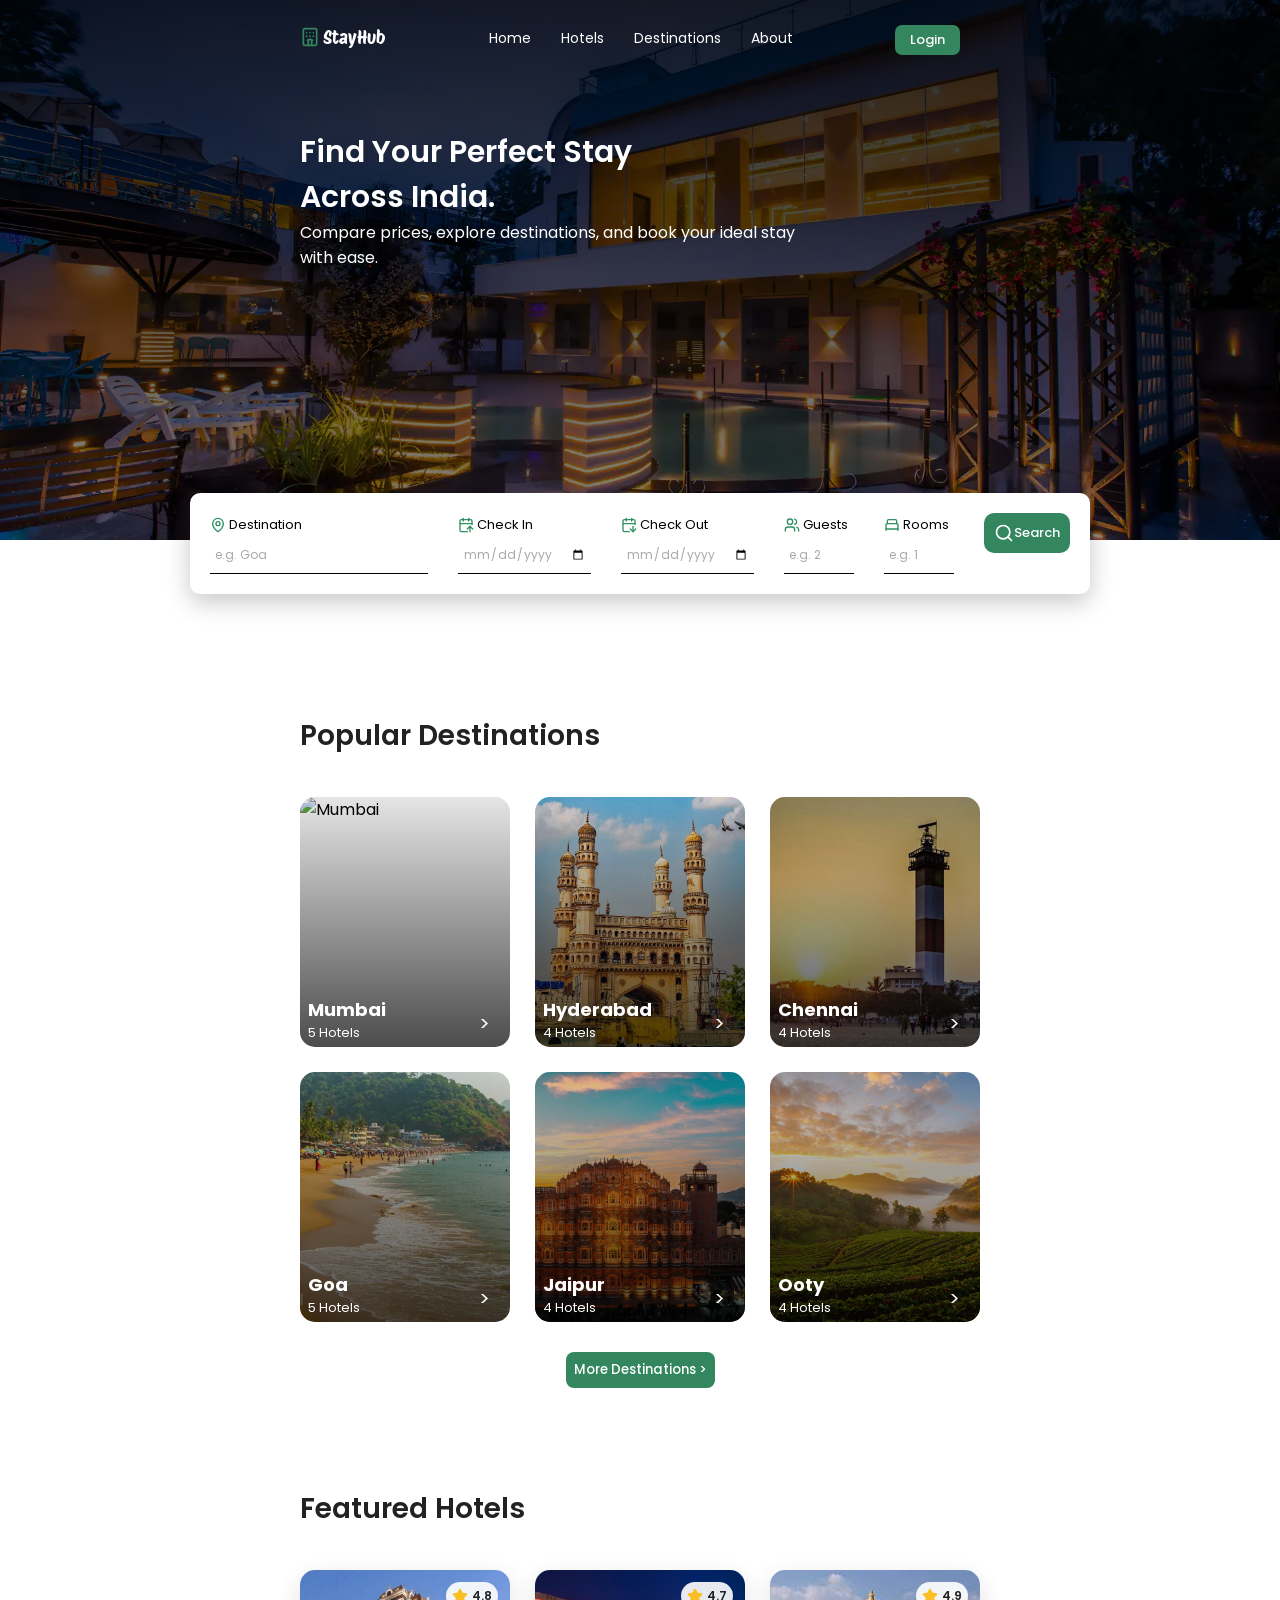
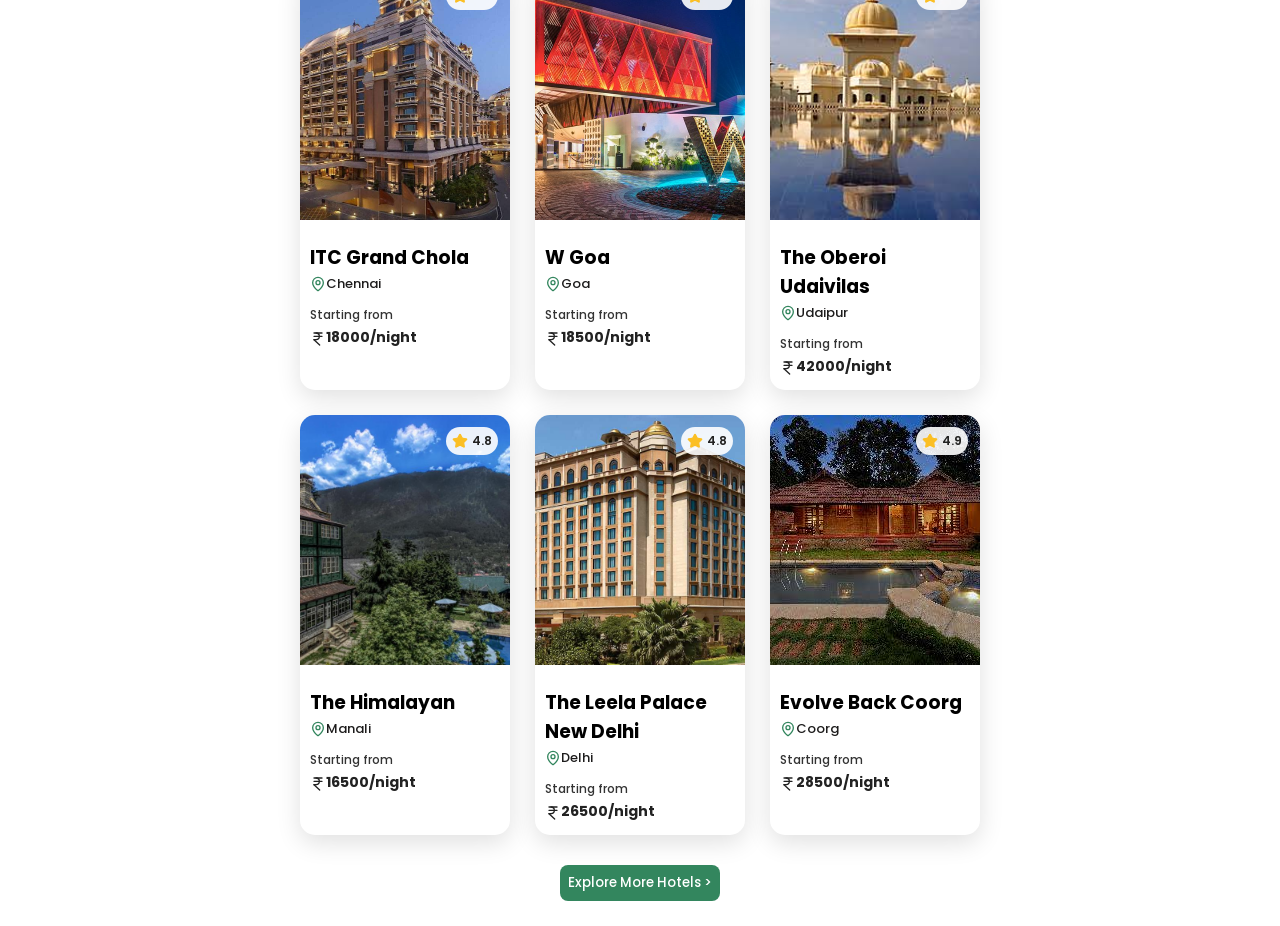
==== commit 60e37064: "navbar setup in hotel details page" ====
--- a/index.html
+++ b/index.html
@@ -27,7 +27,7 @@
             <div class="menu-close">
                 <svg id="close" xmlns="http://www.w3.org/2000/svg" width="24" height="24" viewBox="0 0 24 24" fill="none" stroke="currentColor" stroke-width="2" stroke-linecap="round" stroke-linejoin="round" class="lucide lucide-x-icon lucide-x"><path d="M18 6 6 18"/><path d="m6 6 12 12"/></svg>
             </div>
-            <li class="menu-item"><a href="#home" class="active">Home</a></li>
+            <li class="menu-item"><a href="#home">Home</a></li>
             <li class="menu-item"><a href="hotels.html">Hotels</a></li>
             <li class="menu-item"><a href="#destinations">Destinations</a></li>
             <li class="menu-item" id="bookings-link" style="display: none;">
--- a/cssfiles/styles.css
+++ b/cssfiles/styles.css
@@ -4,10 +4,77 @@
     font-family: 'poppins', sans-serif;
     box-sizing: border-box;
 }
+
+:root{
+    --primary-color: #33865E;
+}
+
 html, body{
     margin:0;
     padding: 0;
     overflow-x: hidden;
+}
+.navbar{
+    display: flex;
+    justify-content: space-between;
+    width: 100%;
+    align-items: flex-start;
+    padding-bottom: 25px;
+}
+.nav-menu{
+    display: flex;
+    justify-content: space-between;
+    margin-left: auto;
+    margin-right: auto;
+    gap: 30px;
+    list-style-type: none;
+    position: relative;
+}
+
+
+.nav-menu a{
+    text-decoration: none;
+    color: white;
+    font-size: 14px;
+}
+#loginbtn{
+    display: none;
+}
+
+.loginout{
+    color: white;
+    text-decoration: none;
+    font-size: 13px;
+    margin-right: 20px;
+    padding: 5px 15px;
+    background: #33865E;
+    border-radius: 7px;
+    font-weight: 500;
+}
+.menu-close{
+    display: none;
+}
+.nav-logo{
+    color: white;
+    font-family: 'protest riot', 'poppins', sans-serif;
+    display: flex;
+    font-size: 18px;
+    align-items: center;
+    gap: 3px;
+}
+
+.nav-logo svg{
+    width: 20px;
+    display: block;
+    color: #33865E;
+}
+
+.nav-container{
+    display: flex;
+}
+
+.nav-toggle{
+    display: none;
 }
 
 #home{
@@ -23,14 +90,6 @@
     background-position: center;
     padding: 25px 70px;
     position: relative;
-}
-
-.navbar{
-    display: flex;
-    justify-content: space-between;
-    width: 100%;
-    align-items: flex-start;
-    padding-bottom: 25px;
 }
 
 
@@ -44,65 +103,6 @@
         width:950px;
     }
 }
-.nav-menu{
-    display: flex;
-    justify-content: space-between;
-    margin-left: auto;
-    margin-right: auto;
-    gap: 30px;
-    list-style-type: none;
-    position: relative;
-}
-
-.nav-menu a.active{
-    border-bottom: 2px solid #33865E;
-    padding-bottom: 4px;
-}
-
-.nav-menu a{
-    text-decoration: none;
-    color: white;
-    font-size: 14px;
-}
-#loginbtn{
-    display: none;
-}
-
-.loginout{
-    color: white;
-    text-decoration: none;
-    font-size: 13px;
-    margin-right: 20px;
-    padding: 5px 15px;
-    background: #33865E;
-    border-radius: 7px;
-    font-weight: 500;
-}
-.menu-close{
-    display: none;
-}
-.nav-logo{
-    color: white;
-    font-family: 'protest riot', 'poppins', sans-serif;
-    display: flex;
-    font-size: 18px;
-    align-items: center;
-    gap: 3px;
-}
-
-.nav-logo svg{
-    width: 20px;
-    display: block;
-    color: #33865E;
-}
-
-.nav-container{
-    display: flex;
-}
-
-.nav-toggle{
-    display: none;
-}
 
 .home-content{
     display: flex;
@@ -262,6 +262,10 @@
     border-radius: 15px;
     cursor: pointer;
     transition: all 0.3s ease;
+}
+
+.hotel-card{
+    box-shadow: 0px 8px 25px rgba(0, 0, 0, 0.12);
 }
 
 .dest-overlay{
@@ -325,22 +329,82 @@
     transition: transform 0.6s ease;
 }
 
-.hotel-name{
-    margin-top: 10px;
-}
+.hotel-details{
+    padding: 10px;
+}
+.hotel-city{
+    display:flex;
+    align-items:center;
+}
+
+.hotel-city svg{
+    width: 16px;
+    display: inline-block;
+    color: #33865E;
+}
+
+.hotel-details{
+    margin-top: 13px;
+}
+
 .hotel-city, .hotel-price{
-    font-size: 15px;
+    font-size: 13px;
     font-weight: 500;
     color: #1d1c1c;
 }
 .hotel-price{
     display: flex;
-    align-items: center;
-}
+    margin-top: 10px;
+    color: #333;
+    font-size: 12px;
+    flex-direction: column;
+}
+#price-bold{
+    display: flex;
+    font-size: 14px;
+    font-weight: 700;
+    color: #222;
+    margin-top: 3px;
+}
+
 .hotel-price svg{
     display: inline-block;
     width: 16px;
-    margin-right: 3px;
+}
+
+.hotel-rating{
+    display: flex;
+    align-items:center;
+}
+
+.hotel-rating svg{
+    display: inline-block;
+    width: 16px;
+    color: #fbbf24;
+}
+
+.hotel-card{
+    transition: .3s ease;
+}
+
+.hotel-card:hover{
+    transform: translateY(-2px);
+    box-shadow: 0 15px 35px rgba(0,0,0,.18);
+}
+
+.hotel-rating{
+    position: absolute;
+    top: 12px;
+    right: 12px;
+    background: rgba(255,255,255,0.9);
+    color: #222;
+    padding: 2px 6px;
+    border-radius: 20px;
+    font-size: 12px;
+    font-weight: 600;
+    display: flex;
+    align-items: center;
+    gap: 4px;
 }
 
 .destcard:hover::after{
@@ -377,7 +441,7 @@
 }
 
 @media (max-width: 550px){
-    .dest-container{
+    .dest-container, #hotel-container{
         grid-template-columns: 1fr !important;
         align-items: center;
     }
@@ -386,69 +450,12 @@
 
 
 @media (max-width: 768px){
-
-
-.dest-container, #hotel-container{
-    grid-template-columns: repeat(2, 1fr);
-}
-
-#destinations{
-    margin-top: 260px;
-    padding: 25px 70px
-}
-#hotels{
-    margin-top: 50px;
-    padding: 25px 70px;
-}
-
-.navbar{
+    .navbar{
     display: flex;
     width: 100%;
     justify-content: space-between;
     padding: 0;
     align-items: center;
-}
-
-.searchcontent{
-    display: grid;
-    grid-template-columns: 1fr 1fr;
-    gap: 15px;
-    margin :0 auto;
-    max-width: 300px;
-}
-.search-container{
-    max-width: 400px;
-    bottom: -50%;
-}
-
-
-#searchroomsbtn{
-    grid-column: 1 / -1;
-    width: 100%;
-}
-.dest-field{
-    grid-column: 1 / -1;
-}
-#guests, #rooms{
-    width: 100%;
-}
-
-#loginbtn{
-    display: block;
-}
-
-.loginout{
-    display: none;
-}
-
-.nav-toggle{
-    display: block;
-    color: white;
-    cursor: pointer;
-}
-.hamburger{
-    display: flex ;
-    margin-left: auto;
 }
 .nav-menu{
     position:fixed;
@@ -466,6 +473,25 @@
     align-items: center;
 }
 
+#loginbtn{
+    display: block;
+}
+
+.loginout{
+    display: none;
+}
+
+.nav-toggle{
+    display: block;
+    color: white;
+    cursor: pointer;
+}
+.hamburger{
+    display: flex ;
+    margin-left: auto;
+}
+
+
 .menu-item a{
     color: #222;
     font-size: 15px;
@@ -491,6 +517,43 @@
     right: 70px;
 }
 
+.dest-container, #hotel-container{
+    grid-template-columns: repeat(2, 1fr);
+}
+
+#destinations{
+    margin-top: 260px;
+    padding: 25px 70px
+}
+#hotels{
+    margin-top: 50px;
+    padding: 25px 70px;
+}
+
+
+.searchcontent{
+    display: grid;
+    grid-template-columns: 1fr 1fr;
+    gap: 15px;
+    margin :0 auto;
+    max-width: 300px;
+}
+.search-container{
+    max-width: 400px;
+    bottom: -50%;
+}
+
+
+#searchroomsbtn{
+    grid-column: 1 / -1;
+    width: 100%;
+}
+.dest-field{
+    grid-column: 1 / -1;
+}
+#guests, #rooms{
+    width: 100%;
+}
 
 
 }
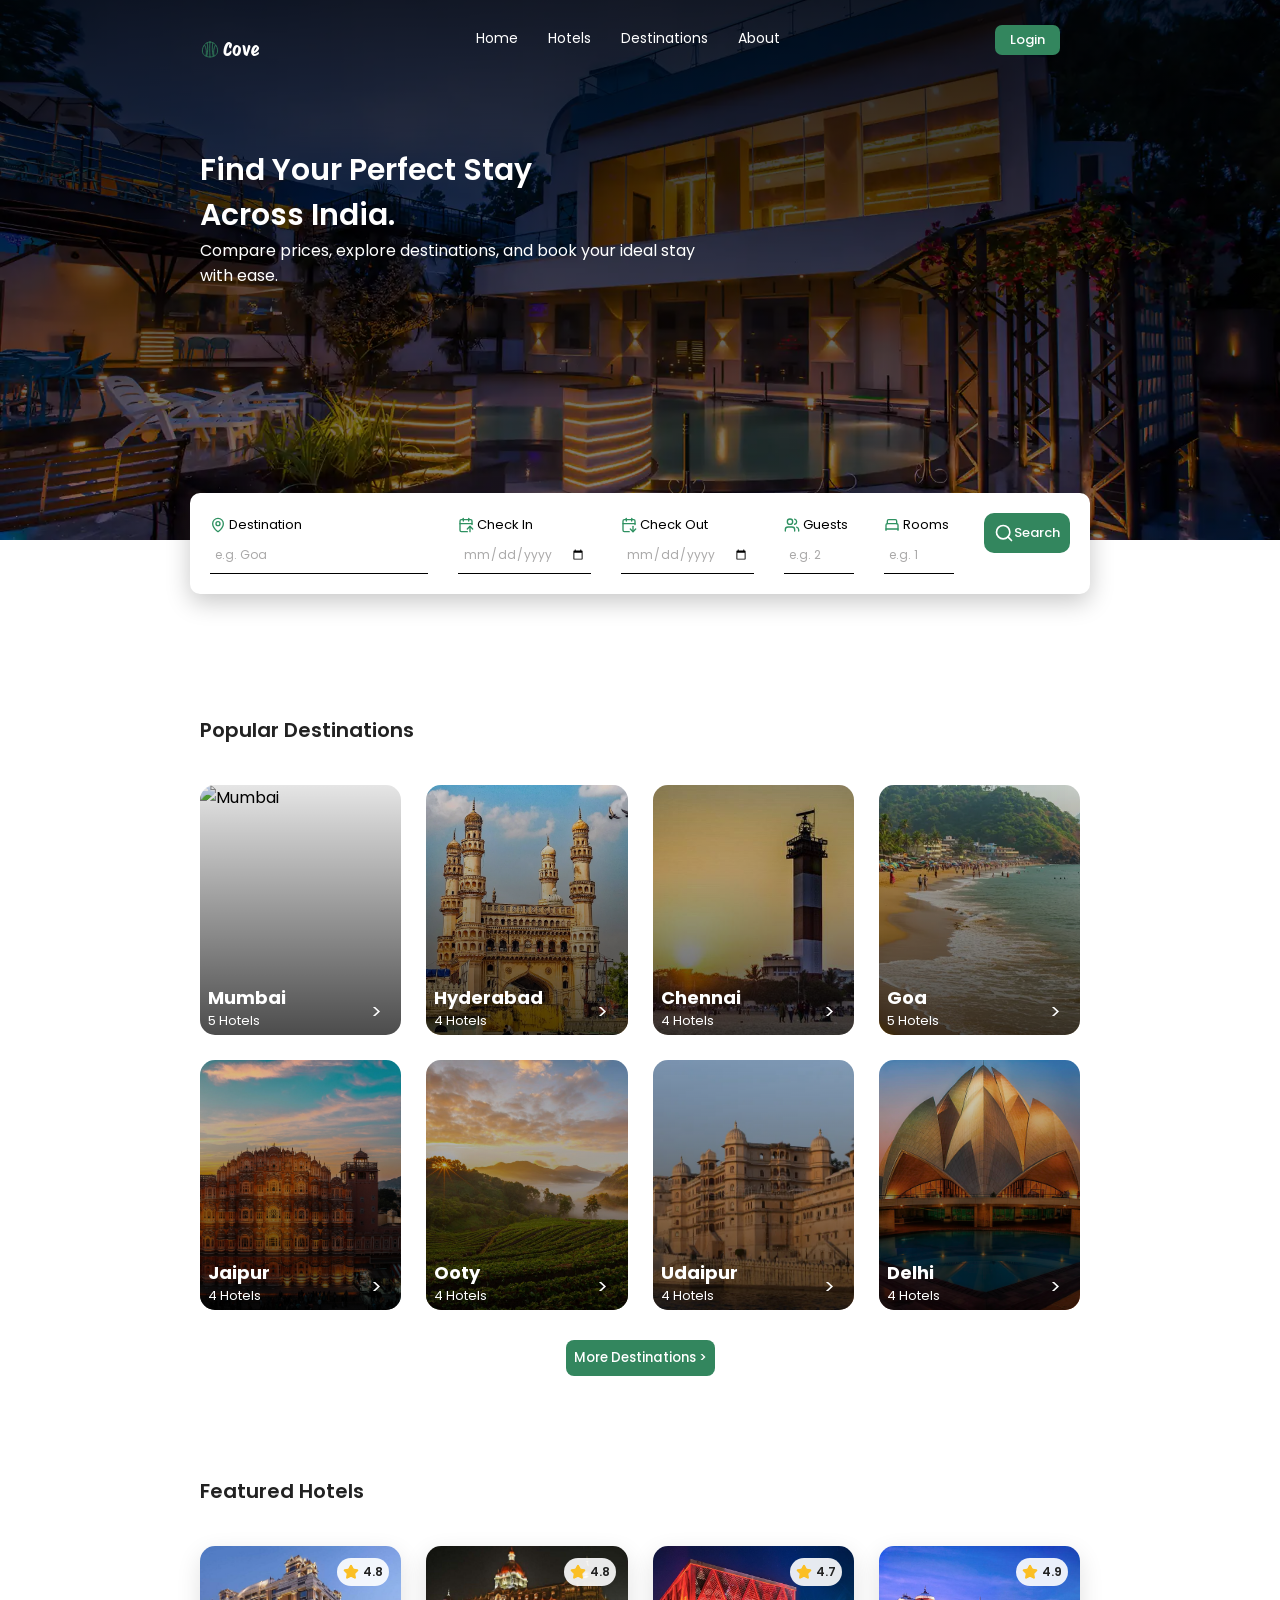
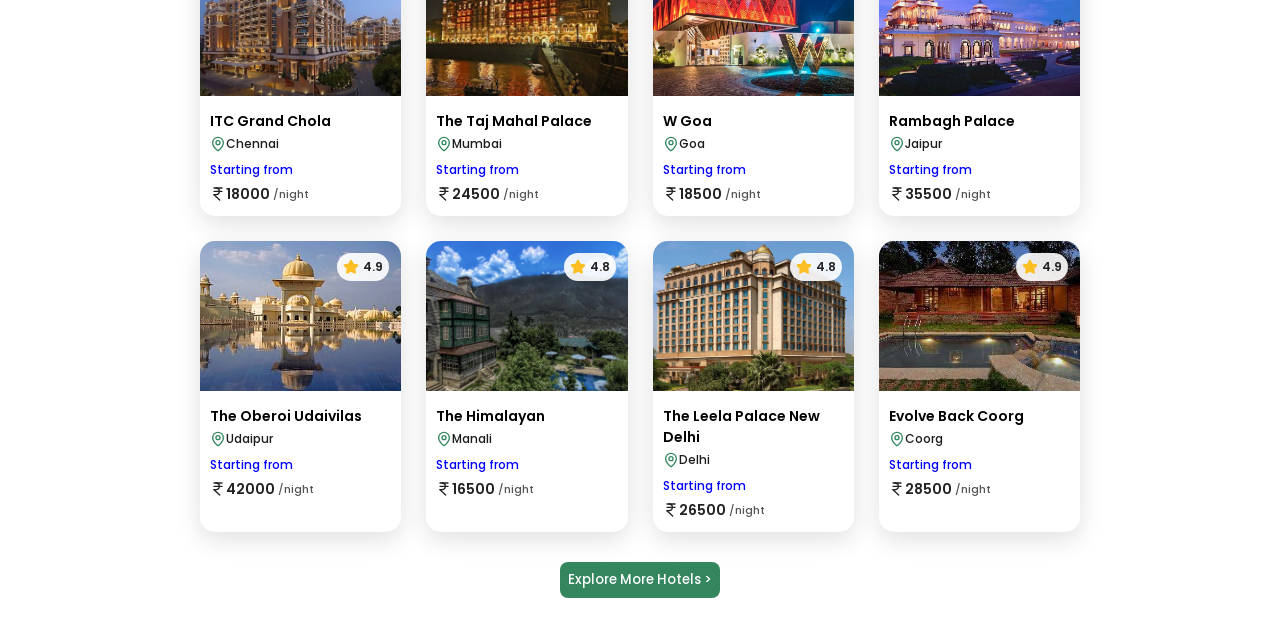
==== commit 061b5dd5: "booking.html step1" ====
--- a/index.html
+++ b/index.html
@@ -14,8 +14,8 @@
     <nav class="navbar">
         <div class="nav-container">
             <div class="nav-logo">
-                <svg xmlns="http://www.w3.org/2000/svg" width="24" height="24" viewBox="0 0 24 24" fill="none" stroke="currentColor" stroke-width="2" stroke-linecap="round" stroke-linejoin="round" class="lucide lucide-hotel-icon lucide-hotel"><path d="M10 22v-6.57"/><path d="M12 11h.01"/><path d="M12 7h.01"/><path d="M14 15.43V22"/><path d="M15 16a5 5 0 0 0-6 0"/><path d="M16 11h.01"/><path d="M16 7h.01"/><path d="M8 11h.01"/><path d="M8 7h.01"/><rect x="4" y="2" width="16" height="20" rx="2"/></svg>
-                StayHub
+                <svg xmlns="http://www.w3.org/2000/svg" viewBox="0 0 100 100" width="48" height="48" fill="none" stroke="currentColor" stroke-width="4" stroke-linecap="round" stroke-linejoin="round"><path d="M50 15 C28 15 12 35 12 60 C12 77 27 90 50 90 C73 90 88 77 88 60 C88 35 72 15 50 15 Z"/><path d="M50 15 C48 35 48 58 50 90"/><path d="M36 20 C40 40 40 62 34 84"/><path d="M64 20 C60 40 60 62 66 84"/><path d="M24 32 C32 48 34 66 30 84"/><path d="M76 32 C68 48 66 66 70 84"/></svg>
+                Cove
             </div>
         </div>
         <div class="nav-toggle">
@@ -90,7 +90,7 @@
             <P>Popular Destinations</P>
         </div>
         <div class="dest-container">
-            <div class="destcard">
+            <div class="destcard" data-city="Mumbai">
                 <img class="destimg" src="assets/mumbaidest.jpg" alt="Mumbai">
                 <div class="dest-overlay">
                     <h3>Mumbai</h3>
@@ -98,7 +98,7 @@
                 </div>
                 <span class="viewhotelsidf">></span>
             </div>
-            <div class="destcard">
+            <div class="destcard" data-city="Hyderabad">
                 <img class="destimg" src="assets/hyderabaddest.webp" alt="Hyderabad">
                 <div class="dest-overlay">
                     <h3>Hyderabad</h3>
@@ -106,7 +106,7 @@
                 </div>
                 <span class="viewhotelsidf">></span>
             </div>
-            <div class="destcard">
+            <div class="destcard" data-city="Chennai">
                 <img class="destimg" src="assets/chennaidest3.jfif" alt="Chennai">
                 <div class="dest-overlay">
                     <h3>Chennai</h3>
@@ -114,7 +114,7 @@
                 </div>
                 <span class="viewhotelsidf">></span>
             </div>
-            <div class="destcard">
+            <div class="destcard" data-city="Goa">
                 <img class="destimg" src="assets/goadest.webp" alt="Goa">
                 <div class="dest-overlay">
                     <h3>Goa</h3>
@@ -122,7 +122,7 @@
                 </div>
                 <span class="viewhotelsidf">></span>
             </div>
-            <div class="destcard">
+            <div class="destcard" data-city="Jaipur">
                 <img class="destimg" src="assets/jaipurdest.jfif" alt="Jaipur">
                 <div class="dest-overlay">
                     <h3>Jaipur</h3>
@@ -130,7 +130,7 @@
                 </div>
                 <span class="viewhotelsidf">></span>
             </div>
-            <div class="destcard">
+            <div class="destcard" data-city="Ooty">
                 <img class="destimg" src="assets/ootydest2.jfif" alt="Ooty">
                 <div class="dest-overlay">
                     <h3>Ooty</h3>
@@ -138,7 +138,7 @@
                 </div>
                 <span class="viewhotelsidf">></span>
             </div>
-            <div class="destcard">
+            <div class="destcard" data-city="Udaipur">
                 <img class="destimg" src="assets/udaipurdest.webp" alt="Udaipur">
                 <div class="dest-overlay">
                     <h3>Udaipur</h3>
@@ -146,7 +146,7 @@
                 </div>
                 <span class="viewhotelsidf">></span>
             </div>
-            <div class="destcard">
+            <div class="destcard" data-city="Delhi">
                 <img class="destimg" src="assets/delhidest.jpg" alt="Delhi">
                 <div class="dest-overlay">
                     <h3>Delhi</h3>
@@ -154,7 +154,7 @@
                 </div>
                 <span class="viewhotelsidf">></span>
             </div>
-            <div class="destcard">
+            <div class="destcard" data-city="Pondicherry">
                 <img class="destimg" src="assets/pondicherrydest.webp" alt="Pondicherry">
                 <div class="dest-overlay">
                     <h3>Pondicherry</h3>
@@ -162,7 +162,7 @@
                 </div>
                 <span class="viewhotelsidf">></span>
             </div>
-            <div class="destcard">
+            <div class="destcard" data-city="Manali ">
                 <img class="destimg" src="assets/manalidest.avif" alt="Manali">
                 <div class="dest-overlay">
                     <h3>Manali</h3>
@@ -170,7 +170,7 @@
                 </div>
                 <span class="viewhotelsidf">></span>
             </div>
-            <div class="destcard">
+            <div class="destcard" data-city="Darjeeling">
                 <img class="destimg" src="assets/darjeelingdest.webp" alt="Darjeeling">
                 <div class="dest-overlay">
                     <h3>Darjeeling</h3>
@@ -178,7 +178,7 @@
                 </div>
                 <span class="viewhotelsidf">></span>
             </div>
-            <div class="destcard">
+            <div class="destcard" data-city="Coorg">
                 <img class="destimg" src="assets/coorgdest.jpg" alt="Coorg">
                 <div class="dest-overlay">
                     <h3>Coorg</h3>
--- a/cssfiles/styles.css
+++ b/cssfiles/styles.css
@@ -29,6 +29,7 @@
     gap: 30px;
     list-style-type: none;
     position: relative;
+    z-index: 1000;
 }
 
 
@@ -96,11 +97,18 @@
 @media(min-width: 1200px){
     
     #home, #destinations, #hotels{
-        padding: 25px 300px !important;
+        padding: 25px 200px !important;
     }
     .search-container{
         gap: 20px;
         width:950px;
+    }
+}
+
+@media(max-width: 1000px){
+    .dest-container, #hotel-container{
+    display: grid;
+    grid-template-columns: repeat(3, 1fr)!important;
     }
 }
 
@@ -243,7 +251,7 @@
 }
 
 .desthead, .hotelhead{
-    font-size: 28px;
+    font-size: 20px;
     font-weight: 600;
     color: #222;
 }
@@ -252,7 +260,7 @@
 .dest-container, #hotel-container{
     margin-top: 40px;
     display: grid;
-    grid-template-columns: repeat(3, 1fr);
+    grid-template-columns: repeat(4, 1fr);
     gap: 25px;
 }
 
@@ -317,24 +325,32 @@
     transform: translateX(5px);
 }
 
-.destimg, .hotel-img{
+.destimg{
     width: 100%;
     height: 250px;
     object-fit: cover;
     display: block;
 }
 
+.hotel-img{
+    width: 100%;
+    height: 150px;
+    object-fit: cover;
+    display: block;
+}
+
 .destcard:hover .destimg, .hotel-card:hover .hotel-img{
     transform: scale(1.06);
     transition: transform 0.6s ease;
 }
 
 .hotel-details{
-    padding: 10px;
+    padding: 2px 10px 10px 10px;
 }
 .hotel-city{
     display:flex;
     align-items:center;
+    color:#555
 }
 
 .hotel-city svg{
@@ -348,13 +364,13 @@
 }
 
 .hotel-city, .hotel-price{
-    font-size: 13px;
+    font-size: 12px;
     font-weight: 500;
     color: #1d1c1c;
 }
 .hotel-price{
     display: flex;
-    margin-top: 10px;
+    margin-top: 5px;
     color: #333;
     font-size: 12px;
     flex-direction: column;
@@ -390,6 +406,27 @@
 .hotel-card:hover{
     transform: translateY(-2px);
     box-shadow: 0 15px 35px rgba(0,0,0,.18);
+}
+
+.hotel-name{
+    font-size: 14px;
+    font-weight: 600;
+}
+
+.hotel-price{
+    color: blue;
+}
+
+#price-bold{
+    display: flex;
+    align-items: center;
+    font-weight: 600;
+}
+.per-night{
+    font-size: 11px;
+    color: #555;
+    font-weight: 500;
+    margin-left: 3px;
 }
 
 .hotel-rating{
@@ -440,16 +477,12 @@
     transform: translateY(2px);
 }
 
-@media (max-width: 550px){
-    .dest-container, #hotel-container{
-        grid-template-columns: 1fr !important;
-        align-items: center;
+
+
+@media (max-width: 768px){
+    #home{
+        padding: 25px 30px;
     }
-
-}
-
-
-@media (max-width: 768px){
     .navbar{
     display: flex;
     width: 100%;
@@ -518,16 +551,16 @@
 }
 
 .dest-container, #hotel-container{
-    grid-template-columns: repeat(2, 1fr);
+    grid-template-columns: repeat(2, 1fr)!important;
 }
 
 #destinations{
     margin-top: 260px;
-    padding: 25px 70px
+    padding: 25px 30px
 }
 #hotels{
     margin-top: 50px;
-    padding: 25px 70px;
+    padding: 25px 30px;
 }
 
 
@@ -555,5 +588,14 @@
     width: 100%;
 }
 
-
-}+}
+
+@media (max-width: 550px){
+    .dest-container, #hotel-container{
+        grid-template-columns: 1fr !important;
+        align-items: center;
+    }
+
+}
+
+
